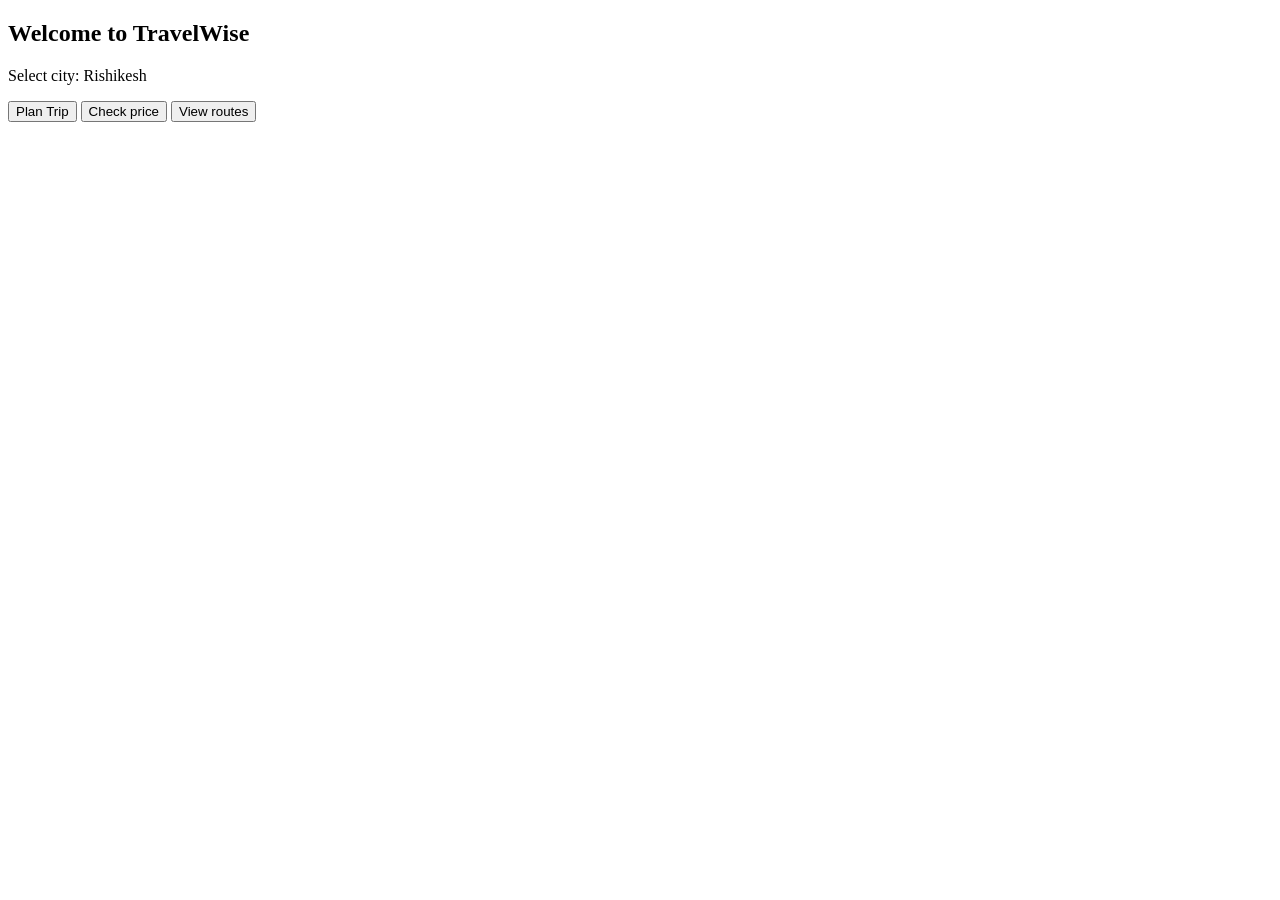
==== frontend/index.html @ 9a7f7ac5 "done work" ====
<!DOCTYPE html>
<html>
<head>
    <title> TRAVELWISE</title>
    </head>
    <body>
        <h2>Welcome to TravelWise</h2>
        <p>Select city: Rishikesh</p>
        <button onclick ="location.href='plan.html'">Plan Trip</button>
        <button onclick ="location.href='price.html'">Check price</button>
        <button onclick ="location.href='route.html'">View routes</button>
   
    
    </body>
    </html>
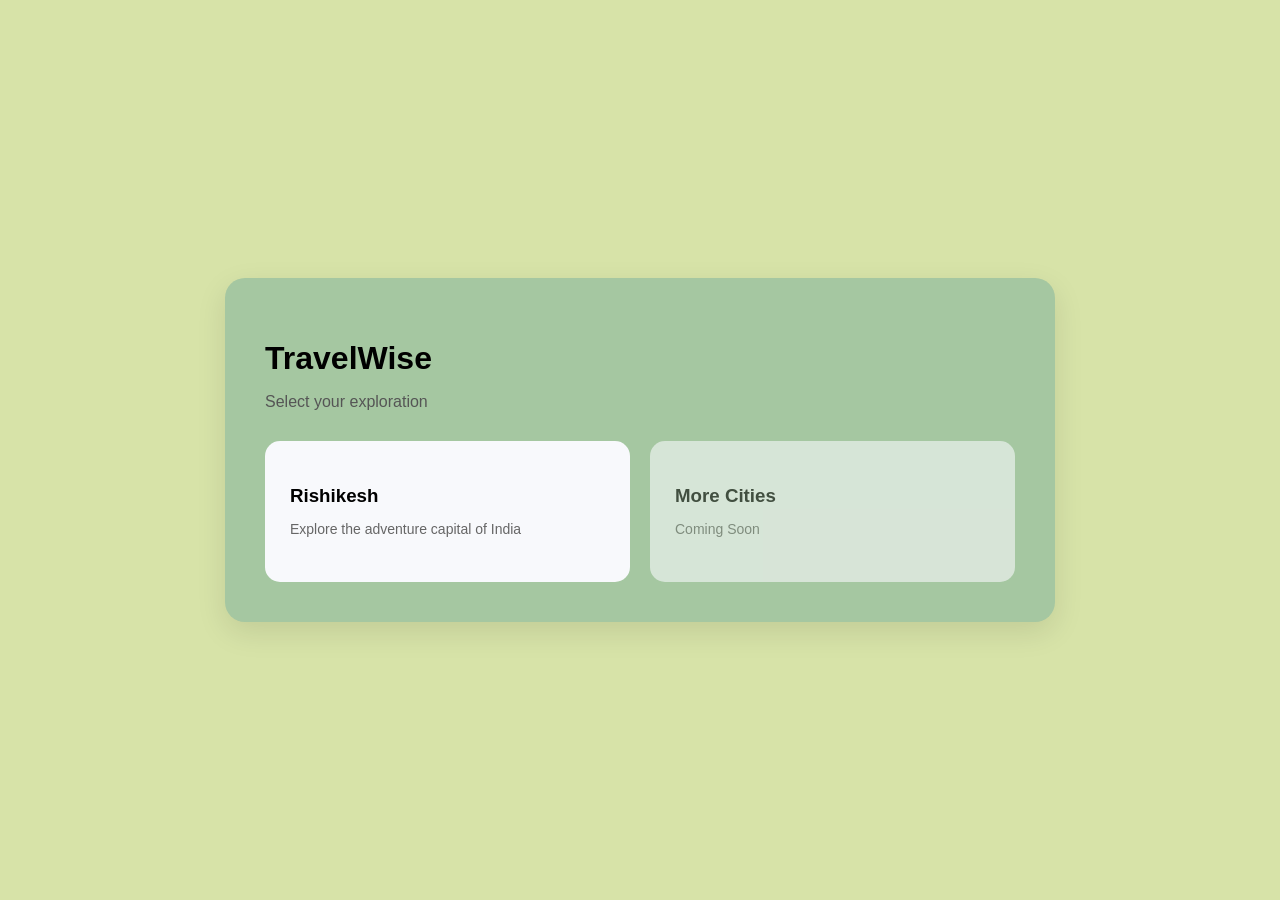
==== commit 4d917484: "major workdone" ====
--- a/frontend/index.html
+++ b/frontend/index.html
@@ -1,15 +1,37 @@
 <!DOCTYPE html>
 <html>
 <head>
-    <title> TRAVELWISE</title>
-    </head>
-    <body>
-        <h2>Welcome to TravelWise</h2>
-        <p>Select city: Rishikesh</p>
-        <button onclick ="location.href='plan.html'">Plan Trip</button>
-        <button onclick ="location.href='price.html'">Check price</button>
-        <button onclick ="location.href='route.html'">View routes</button>
-   
-    
-    </body>
-    </html>+    <title>TravelWise</title>
+    <link rel="stylesheet" href="style.css">
+</head>
+<body class="app-body">
+
+<div class="app-container">
+
+    <h1> TravelWise</h1>
+    <p>  Select your exploration</p>
+
+    <div class="grid">
+
+        <div class="card" onclick="goCity()">
+            <h3> Rishikesh</h3>
+            <p>Explore the adventure capital of India </p>
+        </div>
+
+        <div class="card disabled">
+            <h3> More Cities</h3>
+            <p>Coming Soon</p>
+        </div>
+
+    </div>
+
+</div>
+
+<script>
+function goCity() {
+    window.location.href = "city.html";
+}
+</script>
+
+</body>
+</html>
--- a/frontend/style.css
+++ b/frontend/style.css
@@ -0,0 +1,172 @@
+
+body {
+    margin: 0;
+    font-family: Arial;
+}
+
+
+.auth-body {
+    background: linear-gradient(135deg, #73caed, #ad82d7);
+
+    height: 100vh;
+    display: flex;
+    justify-content: center;
+    align-items: center;
+}
+
+.auth-container {
+    background: rgb(209, 219, 214);
+    padding: 35px;
+    border-radius: 15px;
+    width: 320px;
+    text-align: center;
+
+    box-shadow: 0 15px 30px rgba(0,0,0,0.25);
+}
+
+
+.app-body {
+    background: #d7e3a8;   
+
+    height: 100vh;
+    display: flex;
+    justify-content: center;
+    align-items: center;
+}
+
+
+.app-container {
+    background: rgb(165, 199, 161);
+    padding: 40px;
+    border-radius: 20px;
+    width: 750px;
+
+    box-shadow: 0 10px 30px rgba(0,0,0,0.1);
+}
+
+
+.app-container h1,
+.app-container h2 {
+    margin-bottom: 10px;
+}
+
+.app-container p {
+    color: #555;
+    margin-bottom: 20px;
+}
+
+input {
+    width: 90%;
+    padding: 12px;
+    margin: 10px 0;
+
+    border-radius: 8px;
+    border: 1px solid #ddd;
+}
+
+
+button {
+    width: 95%;
+    padding: 12px;
+
+    border: none;
+    border-radius: 8px;
+
+    background: #667eea;
+    color: white;
+    font-size: 16px;
+
+    cursor: pointer;
+}
+
+button:hover {
+    background: #5a67d8;
+}
+
+
+.grid {
+    display: grid;
+    grid-template-columns: repeat(2, 1fr);
+    gap: 20px;
+    margin-top: 30px;
+}
+
+
+.card {
+    background: #f5f7fa;
+    padding: 30px;
+    border-radius: 15px;
+    cursor: pointer;
+
+    transition: 0.3s;
+}
+
+.card:hover {
+    background: #66a6ff;
+    color: white;
+    transform: translateY(-5px);
+}
+
+.card.disabled {
+    opacity: 0.6;
+    cursor: not-allowed;
+}
+
+.card.disabled:hover {
+    background: #f5f7fa;
+    color: black;
+    transform: none;
+}
+
+
+#msg {
+    margin-top: 10px;
+}
+
+.grid {
+    display: grid;
+    grid-template-columns: repeat(2, 1fr);
+    gap: 20px;
+}
+
+
+.card {
+    background: #f8f9fc;
+    padding: 25px;
+    border-radius: 15px;
+    cursor: pointer;
+
+    transition: 0.25s;
+    text-align: left;
+}
+
+.card h3 {
+    margin-bottom: 8px;
+}
+
+.card p {
+    font-size: 14px;
+    color: #666;
+}
+
+
+.card:hover {
+    background: #667eea;
+    color: white;
+    transform: translateY(-4px);
+}
+
+.card:hover p {
+    color: #ddd;
+}
+
+.card.disabled {
+    opacity: 0.6;
+    cursor: not-allowed;
+}
+
+.card.disabled:hover {
+    background: #f8f9fc;
+    color: black;
+    transform: none;
+}
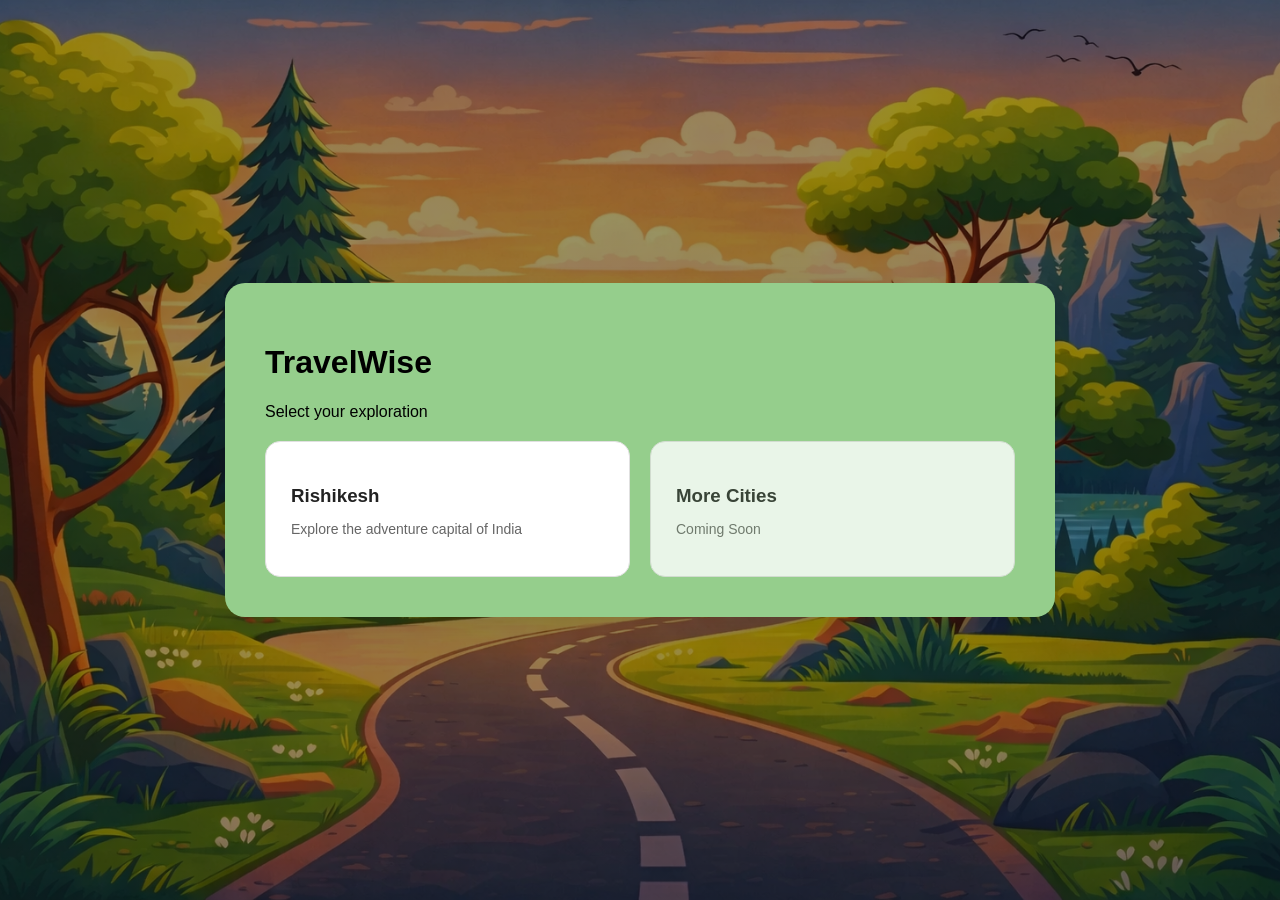
==== commit a5cfca55: "frontend" ====
--- a/frontend/index.html
+++ b/frontend/index.html
@@ -7,21 +7,23 @@
 <body class="app-body">
 
 <div class="app-container">
-
+    
     <h1> TravelWise</h1>
     <p>  Select your exploration</p>
 
     <div class="grid">
 
-        <div class="card" onclick="goCity()">
-            <h3> Rishikesh</h3>
-            <p>Explore the adventure capital of India </p>
-        </div>
+    <div class="card" onclick="goCity()">
+        <h3>Rishikesh</h3>
+        <p>Explore the adventure capital of India</p>
+    </div>
 
-        <div class="card disabled">
-            <h3> More Cities</h3>
-            <p>Coming Soon</p>
-        </div>
+    <div class="card disabled">
+        <h3>More Cities</h3>
+        <p>Coming Soon</p>
+    </div>
+
+</div>
 
     </div>
 
@@ -32,6 +34,11 @@
     window.location.href = "city.html";
 }
 </script>
+<script>
+function goBudget() {
+    window.location.href = "budget.html";
+}
+</script>
 
 </body>
-</html>+</html>
--- a/frontend/style.css
+++ b/frontend/style.css
@@ -1,13 +1,11 @@
-
 body {
     margin: 0;
-    font-family: Arial;
+    font-family: Arial, sans-serif;
 }
 
 
 .auth-body {
-    background: linear-gradient(135deg, #73caed, #ad82d7);
-
+    background: linear-gradient(135deg, #eff8fc, #6dc0dc);
     height: 100vh;
     display: flex;
     justify-content: center;
@@ -15,51 +13,120 @@
 }
 
 .auth-container {
-    background: rgb(209, 219, 214);
+    background: #ffffff;
     padding: 35px;
     border-radius: 15px;
     width: 320px;
     text-align: center;
-
-    box-shadow: 0 15px 30px rgba(0,0,0,0.25);
+    box-shadow: 0 15px 30px rgba(0,0,0,0.2);
 }
 
 
 .app-body {
-    background: #d7e3a8;   
+    margin: 0;
+    height: 100vh;
 
+    background: 
+        linear-gradient(rgba(0,0,0,0.4), rgba(0,0,0,0.4)),
+        url("images/indeximg-bg.png") no-repeat center center/cover;
+
+    display: flex;
+    justify-content: center;
+    align-items: center;
+}
+.app-container {
+    background: #95ce8c;
+    padding: 40px;
+    border-radius: 20px;
+    width: 750px;
+    box-shadow: 0 10px 30px rgba(0,0,0,0.1);
+}
+
+.appcity-body {
+    margin: 0;
     height: 100vh;
+
+    background: url("images/rishikesh-bg.png") no-repeat center center/cover;
+
     display: flex;
     justify-content: center;
     align-items: center;
 }
 
-
-.app-container {
-    background: rgb(165, 199, 161);
+.appcity-container {
+    background: #9be0de;
     padding: 40px;
     border-radius: 20px;
-    width: 750px;
+    width: 800px;
 
-    box-shadow: 0 10px 30px rgba(0,0,0,0.1);
+    box-shadow: 0 10px 30px rgba(0,0,0,0.2);
 }
 
 
-.app-container h1,
-.app-container h2 {
+.appcity-container h2 {
     margin-bottom: 10px;
+    color: #222;
 }
 
-.app-container p {
+.appcity-container p {
     color: #555;
     margin-bottom: 20px;
+}
+
+
+.grid {
+    display: grid;
+    grid-template-columns: repeat(2, 1fr);
+    gap: 20px;
+    margin-top: 20px;
+}
+
+.card {
+    background: #ffffff;
+    padding: 25px;
+    border-radius: 15px;
+    border: 1px solid #e0e0e0;
+
+    cursor: pointer;
+    transition: all 0.25s ease;
+}
+
+
+.card h3 {
+    margin-bottom: 8px;
+    color: #222;
+}
+
+.card p {
+    font-size: 14px;
+    color: #666;
+}
+
+
+.card:not(.disabled):hover {
+    background: #667eea;
+    color: rgb(201, 201, 201);
+    transform: translateY(-5px);
+}
+
+.card:not(.disabled):hover p {
+    color: #ddd;
+}
+
+
+.card.disabled {
+    background: #ffffff;
+    color: #222;
+    opacity: 0.8;
+    cursor: not-allowed;
+
+    pointer-events: none;   /* 🔥 IMPORTANT */
 }
 
 input {
     width: 90%;
     padding: 12px;
     margin: 10px 0;
-
     border-radius: 8px;
     border: 1px solid #ddd;
 }
@@ -68,105 +135,14 @@
 button {
     width: 95%;
     padding: 12px;
-
     border: none;
     border-radius: 8px;
-
     background: #667eea;
     color: white;
     font-size: 16px;
-
     cursor: pointer;
 }
 
 button:hover {
     background: #5a67d8;
-}
-
-
-.grid {
-    display: grid;
-    grid-template-columns: repeat(2, 1fr);
-    gap: 20px;
-    margin-top: 30px;
-}
-
-
-.card {
-    background: #f5f7fa;
-    padding: 30px;
-    border-radius: 15px;
-    cursor: pointer;
-
-    transition: 0.3s;
-}
-
-.card:hover {
-    background: #66a6ff;
-    color: white;
-    transform: translateY(-5px);
-}
-
-.card.disabled {
-    opacity: 0.6;
-    cursor: not-allowed;
-}
-
-.card.disabled:hover {
-    background: #f5f7fa;
-    color: black;
-    transform: none;
-}
-
-
-#msg {
-    margin-top: 10px;
-}
-
-.grid {
-    display: grid;
-    grid-template-columns: repeat(2, 1fr);
-    gap: 20px;
-}
-
-
-.card {
-    background: #f8f9fc;
-    padding: 25px;
-    border-radius: 15px;
-    cursor: pointer;
-
-    transition: 0.25s;
-    text-align: left;
-}
-
-.card h3 {
-    margin-bottom: 8px;
-}
-
-.card p {
-    font-size: 14px;
-    color: #666;
-}
-
-
-.card:hover {
-    background: #667eea;
-    color: white;
-    transform: translateY(-4px);
-}
-
-.card:hover p {
-    color: #ddd;
-}
-
-.card.disabled {
-    opacity: 0.6;
-    cursor: not-allowed;
-}
-
-.card.disabled:hover {
-    background: #f8f9fc;
-    color: black;
-    transform: none;
 }
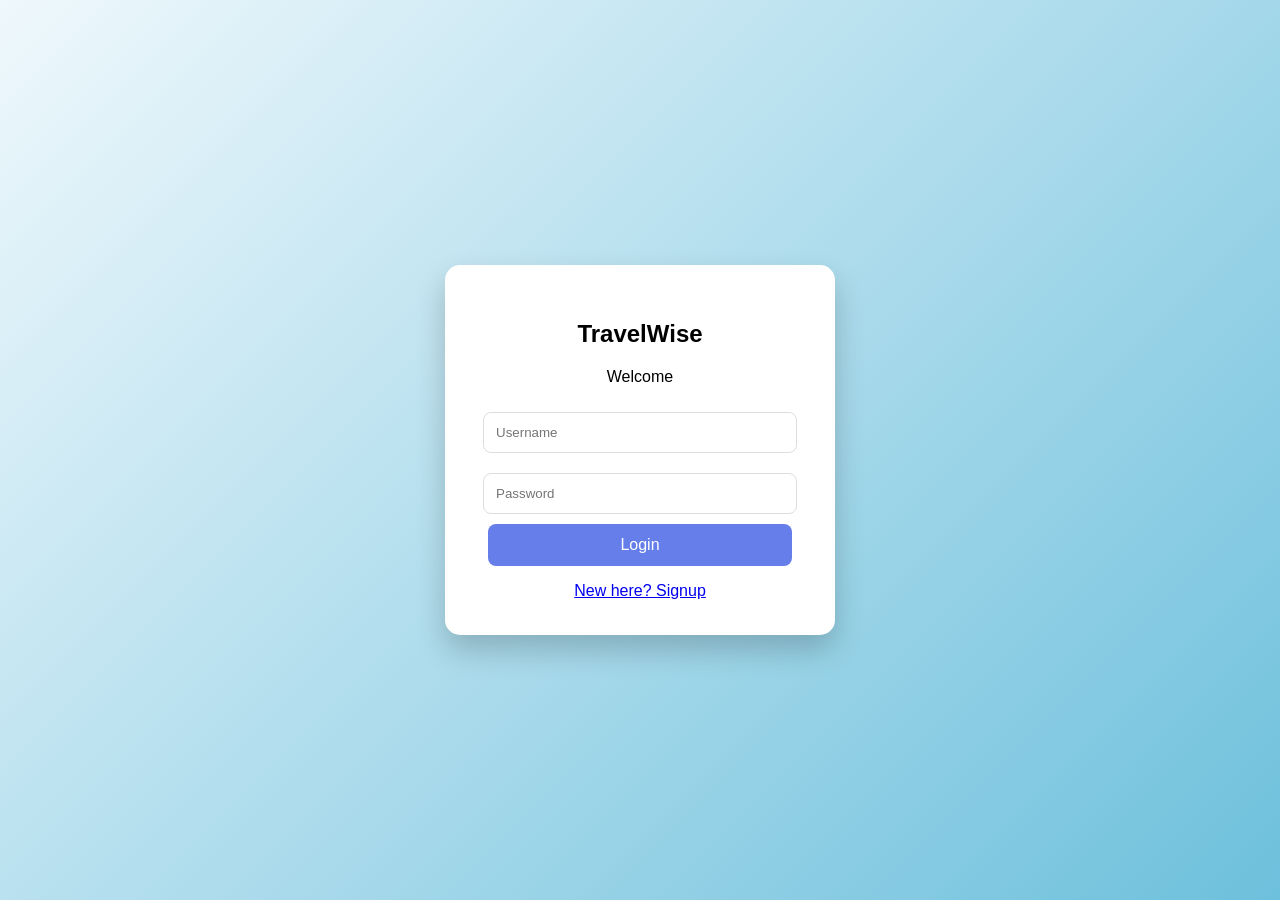
==== commit 30f9760c: "changes" ====
--- a/frontend/index.html
+++ b/frontend/index.html
@@ -1,44 +1,26 @@
 <!DOCTYPE html>
 <html>
 <head>
-    <title>TravelWise</title>
+    <title>Login</title>
     <link rel="stylesheet" href="style.css">
 </head>
-<body class="app-body">
+<body class="auth-body">
 
-<div class="app-container">
-    
-    <h1> TravelWise</h1>
-    <p>  Select your exploration</p>
+<div class="auth-container">
+    <h2>TravelWise</h2>
+    <p> Welcome  </p>
 
-    <div class="grid">
+    <input type="text" id="username" placeholder="Username">
+    <input type="password" id="password" placeholder="Password">
 
-    <div class="card" onclick="goCity()">
-        <h3>Rishikesh</h3>
-        <p>Explore the adventure capital of India</p>
-    </div>
+    <button onclick="login()">Login</button>
 
-    <div class="card disabled">
-        <h3>More Cities</h3>
-        <p>Coming Soon</p>
-    </div>
+    <p id="msg"></p>
 
+    <a href="signup.html">New here? Signup</a>
 </div>
 
-    </div>
-
-</div>
-
-<script>
-function goCity() {
-    window.location.href = "city.html";
-}
-</script>
-<script>
-function goBudget() {
-    window.location.href = "budget.html";
-}
-</script>
+<script src="auth.js"></script>
 
 </body>
-</html>
+</html>
--- a/frontend/style.css
+++ b/frontend/style.css
@@ -120,7 +120,7 @@
     opacity: 0.8;
     cursor: not-allowed;
 
-    pointer-events: none;   /* 🔥 IMPORTANT */
+    pointer-events: none;   
 }
 
 input {
